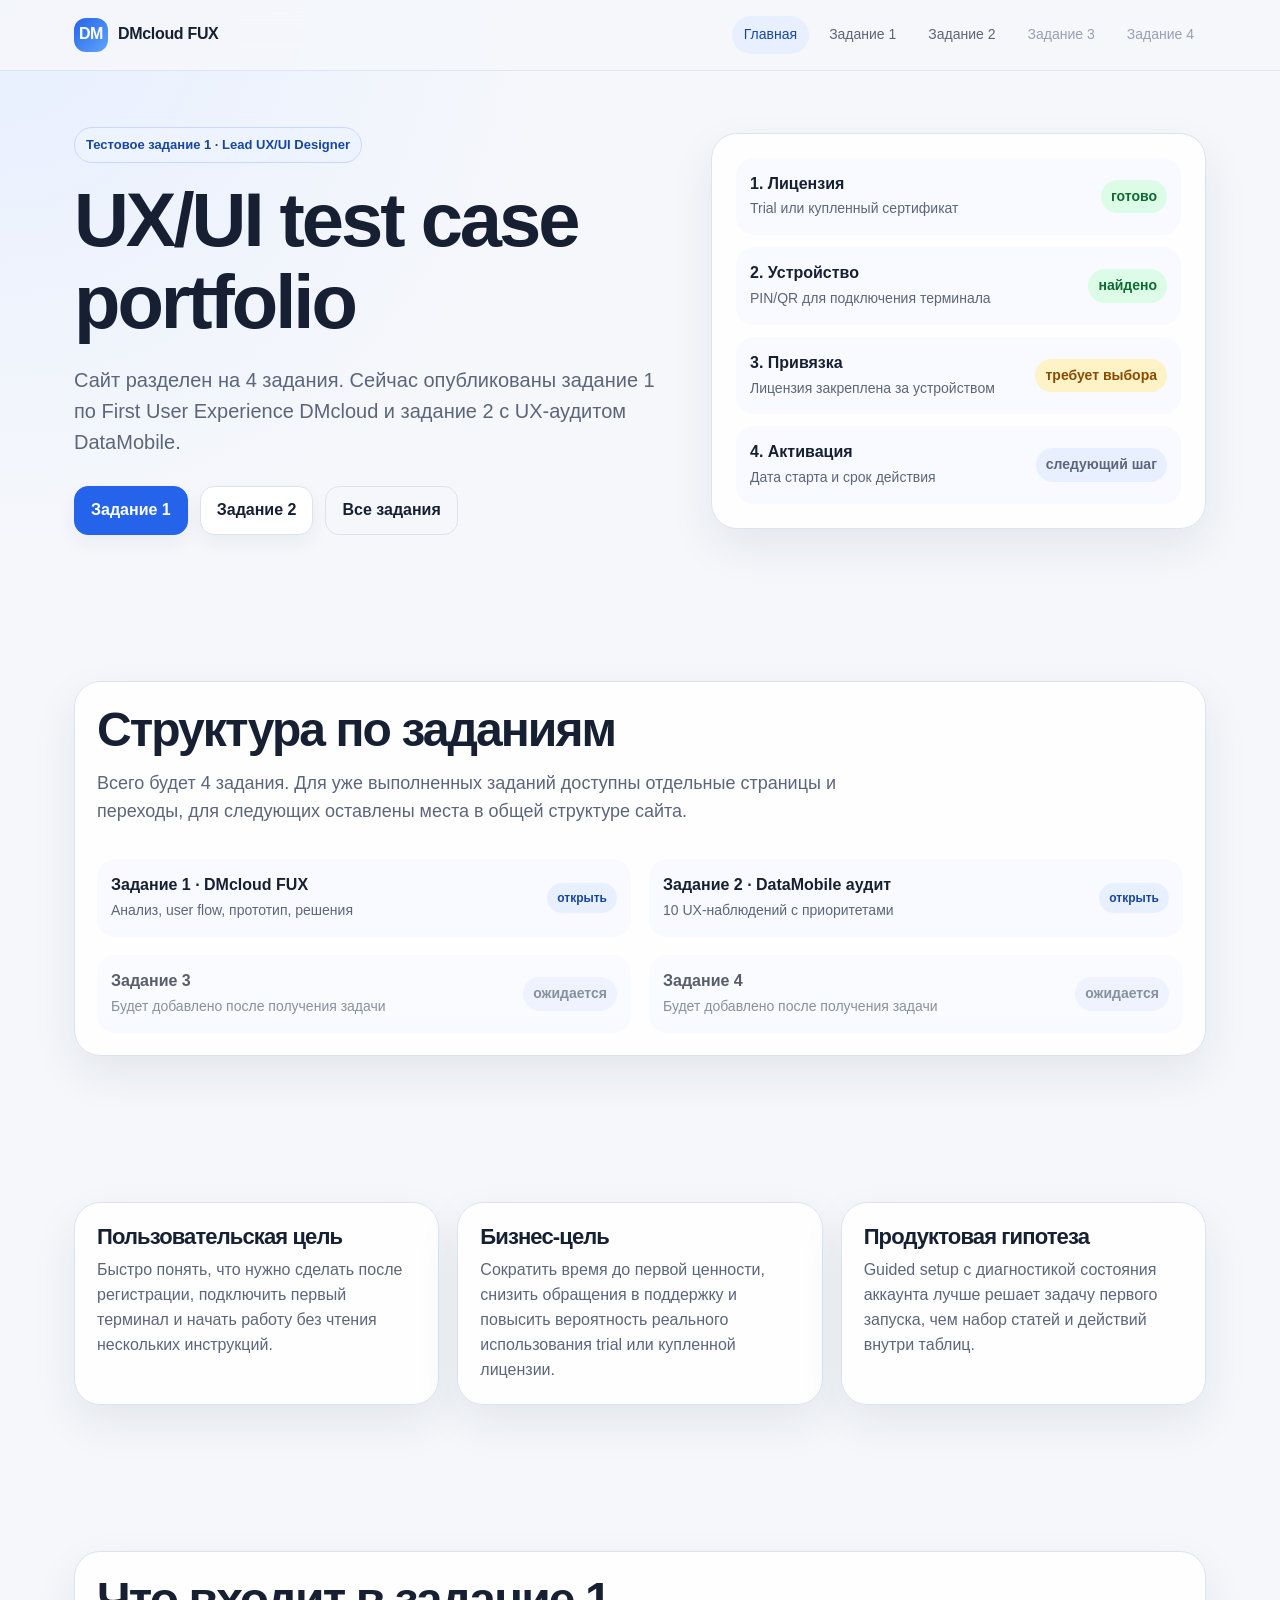
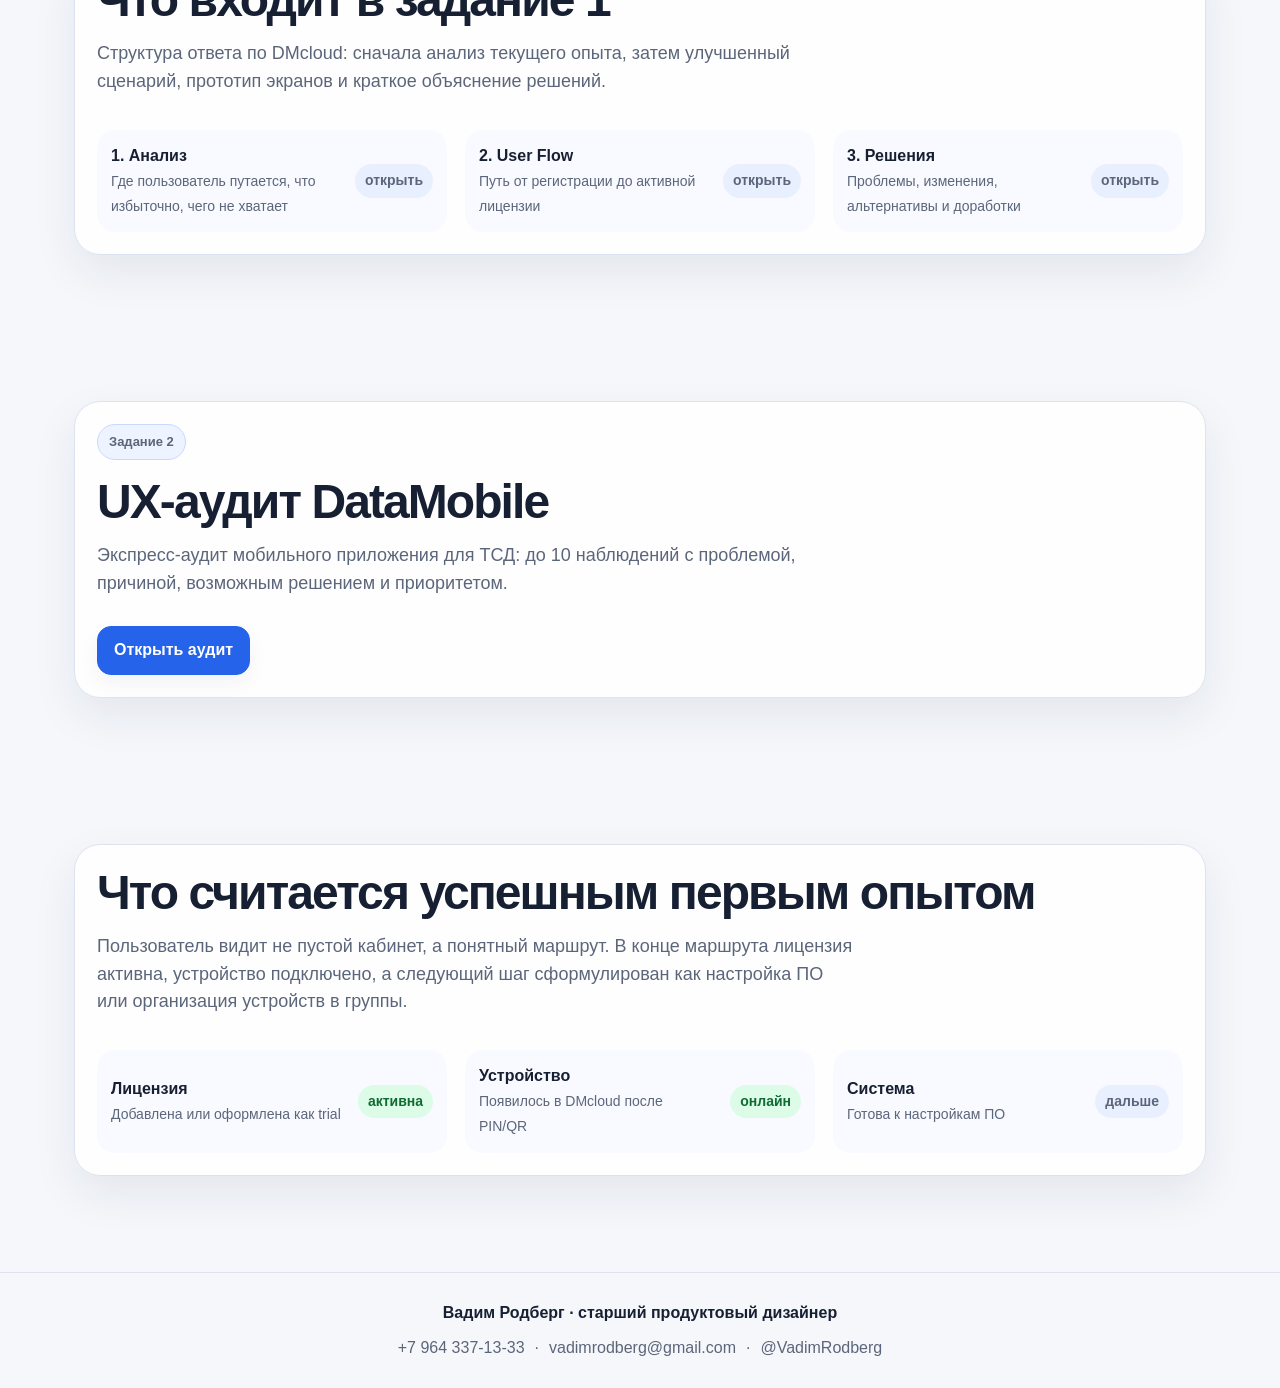
==== index.html @ 8d7e082f "Add task 1 landing page" ====
<!doctype html>
<html lang="ru">
  <head>
    <meta charset="utf-8">
    <meta name="viewport" content="width=device-width, initial-scale=1">
    <title>DMcloud First User Experience</title>
    <link rel="stylesheet" href="assets/styles.css">
  </head>
  <body>
    <header class="site-header">
      <nav class="nav" aria-label="Основная навигация">
        <a class="brand" href="index.html"><span class="brand-mark">DM</span><span>DMcloud FUX</span></a>
        <div class="nav-links">
          <a class="active" href="index.html">Главная</a>
          <a href="task-1.html">Задание 1</a>
          <a href="datamobile-audit.html">Задание 2</a>
          <a class="muted-link" href="index.html#task-3">Задание 3</a>
          <a class="muted-link" href="index.html#task-4">Задание 4</a>
        </div>
      </nav>
    </header>

    <main>
      <section class="container hero">
        <div>
          <p class="eyebrow">Тестовое задание 1 · Lead UX/UI Designer</p>
          <h1>UX/UI test case portfolio</h1>
          <p class="lead">Сайт разделен на 4 задания. Сейчас опубликованы задание 1 по First User Experience DMcloud и задание 2 с UX-аудитом DataMobile.</p>
          <div class="actions">
            <a class="button primary" href="task-1.html">Задание 1</a>
            <a class="button" href="datamobile-audit.html">Задание 2</a>
            <a class="button ghost" href="#all-tasks">Все задания</a>
          </div>
        </div>

        <aside class="card hero-card" aria-label="Превью onboarding">
          <div class="setup-preview">
            <div class="preview-row">
              <div><strong>1. Лицензия</strong><span>Trial или купленный сертификат</span></div>
              <span class="pill success">готово</span>
            </div>
            <div class="preview-row">
              <div><strong>2. Устройство</strong><span>PIN/QR для подключения терминала</span></div>
              <span class="pill success">найдено</span>
            </div>
            <div class="preview-row">
              <div><strong>3. Привязка</strong><span>Лицензия закреплена за устройством</span></div>
              <span class="pill warning">требует выбора</span>
            </div>
            <div class="preview-row">
              <div><strong>4. Активация</strong><span>Дата старта и срок действия</span></div>
              <span class="pill">следующий шаг</span>
            </div>
          </div>
        </aside>
      </section>

      <section id="all-tasks" class="container section">
        <div class="card info-card">
          <h2>Структура по заданиям</h2>
          <p class="section-lead">Всего будет 4 задания. Для уже выполненных заданий доступны отдельные страницы и переходы, для следующих оставлены места в общей структуре сайта.</p>
          <div class="grid two section">
            <article class="status-row"><div><strong>Задание 1 · DMcloud FUX</strong><span>Анализ, user flow, прототип, решения</span></div><a class="pill" href="task-1.html">открыть</a></article>
            <article class="status-row"><div><strong>Задание 2 · DataMobile аудит</strong><span>10 UX-наблюдений с приоритетами</span></div><a class="pill" href="datamobile-audit.html">открыть</a></article>
            <article id="task-3" class="status-row placeholder"><div><strong>Задание 3</strong><span>Будет добавлено после получения задачи</span></div><span class="pill">ожидается</span></article>
            <article id="task-4" class="status-row placeholder"><div><strong>Задание 4</strong><span>Будет добавлено после получения задачи</span></div><span class="pill">ожидается</span></article>
          </div>
        </div>
      </section>

      <section class="container section">
        <div class="grid three">
          <article class="card info-card">
            <h3>Пользовательская цель</h3>
            <p>Быстро понять, что нужно сделать после регистрации, подключить первый терминал и начать работу без чтения нескольких инструкций.</p>
          </article>
          <article class="card info-card">
            <h3>Бизнес-цель</h3>
            <p>Сократить время до первой ценности, снизить обращения в поддержку и повысить вероятность реального использования trial или купленной лицензии.</p>
          </article>
          <article class="card info-card">
            <h3>Продуктовая гипотеза</h3>
            <p>Guided setup с диагностикой состояния аккаунта лучше решает задачу первого запуска, чем набор статей и действий внутри таблиц.</p>
          </article>
        </div>
      </section>

      <section class="container section">
        <div class="card info-card">
          <h2>Что входит в задание 1</h2>
          <p class="section-lead">Структура ответа по DMcloud: сначала анализ текущего опыта, затем улучшенный сценарий, прототип экранов и краткое объяснение решений.</p>
          <div class="grid three section">
            <a class="status-row" href="research.html"><div><strong>1. Анализ</strong><span>Где пользователь путается, что избыточно, чего не хватает</span></div><span class="pill">открыть</span></a>
            <a class="status-row" href="journey.html"><div><strong>2. User Flow</strong><span>Путь от регистрации до активной лицензии</span></div><span class="pill">открыть</span></a>
            <a class="status-row" href="decisions.html"><div><strong>3. Решения</strong><span>Проблемы, изменения, альтернативы и доработки</span></div><span class="pill">открыть</span></a>
          </div>
        </div>
      </section>

      <section class="container section">
        <div class="card info-card">
          <p class="eyebrow">Задание 2</p>
          <h2>UX-аудит DataMobile</h2>
          <p class="section-lead">Экспресс-аудит мобильного приложения для ТСД: до 10 наблюдений с проблемой, причиной, возможным решением и приоритетом.</p>
          <div class="actions">
            <a class="button primary" href="datamobile-audit.html">Открыть аудит</a>
          </div>
        </div>
      </section>

      <section class="container section">
        <div class="card info-card">
          <h2>Что считается успешным первым опытом</h2>
          <p class="section-lead">Пользователь видит не пустой кабинет, а понятный маршрут. В конце маршрута лицензия активна, устройство подключено, а следующий шаг сформулирован как настройка ПО или организация устройств в группы.</p>
          <div class="grid three section">
            <div class="status-row"><div><strong>Лицензия</strong><span>Добавлена или оформлена как trial</span></div><span class="pill success">активна</span></div>
            <div class="status-row"><div><strong>Устройство</strong><span>Появилось в DMcloud после PIN/QR</span></div><span class="pill success">онлайн</span></div>
            <div class="status-row"><div><strong>Система</strong><span>Готова к настройкам ПО</span></div><span class="pill">дальше</span></div>
          </div>
        </div>
      </section>
    </main>

    <footer class="footer">
      <strong>Вадим Родберг · старший продуктовый дизайнер</strong>
      <div class="footer-contacts">
        <a href="tel:+79643371333">+7 964 337-13-33</a>
        <span>·</span>
        <a href="mailto:vadimrodberg@gmail.com">vadimrodberg@gmail.com</a>
        <span>·</span>
        <a href="https://t.me/VadimRodberg">@VadimRodberg</a>
      </div>
    </footer>
  </body>
</html>
---- assets/styles.css ----
:root {
  --bg: #f5f7fb;
  --surface: #ffffff;
  --surface-strong: #eef4ff;
  --text: #172033;
  --muted: #5c667a;
  --line: #dce3ef;
  --primary: #2563eb;
  --primary-dark: #1746a2;
  --success: #16a34a;
  --warning: #f59e0b;
  --danger: #dc2626;
  --shadow: 0 18px 45px rgba(23, 32, 51, 0.08);
}

* {
  box-sizing: border-box;
}

html {
  scroll-behavior: smooth;
}

body {
  margin: 0;
  color: var(--text);
  background: radial-gradient(circle at top left, #e7efff 0, transparent 34rem), var(--bg);
  font-family: Inter, "Segoe UI", Arial, sans-serif;
  line-height: 1.55;
}

a {
  color: inherit;
  text-decoration: none;
}

.site-header {
  position: sticky;
  top: 0;
  z-index: 10;
  border-bottom: 1px solid rgba(220, 227, 239, 0.88);
  background: rgba(245, 247, 251, 0.92);
  backdrop-filter: blur(16px);
}

.nav {
  max-width: 1180px;
  margin: 0 auto;
  padding: 16px 24px;
  display: flex;
  align-items: center;
  justify-content: space-between;
  gap: 24px;
}

.brand {
  display: flex;
  align-items: center;
  gap: 10px;
  font-weight: 800;
  letter-spacing: -0.02em;
}

.brand-mark {
  width: 34px;
  height: 34px;
  display: grid;
  place-items: center;
  color: #fff;
  border-radius: 12px;
  background: linear-gradient(135deg, var(--primary), #60a5fa);
}

.nav-links {
  display: flex;
  align-items: center;
  gap: 8px;
  flex-wrap: wrap;
}

.nav-links a {
  padding: 8px 12px;
  border-radius: 999px;
  color: var(--muted);
  font-size: 14px;
}

.nav-links a:hover,
.nav-links a.active {
  color: var(--primary-dark);
  background: #e8f0ff;
}

.nav-links a.muted-link {
  color: #97a1b4;
}

.container {
  max-width: 1180px;
  margin: 0 auto;
  padding: 56px 24px;
}

.hero {
  display: grid;
  grid-template-columns: minmax(0, 1.1fr) minmax(320px, 0.9fr);
  gap: 32px;
  align-items: center;
}

.eyebrow {
  display: inline-flex;
  align-items: center;
  gap: 8px;
  margin: 0 0 16px;
  padding: 7px 11px;
  border: 1px solid #c9d8ff;
  border-radius: 999px;
  color: var(--primary-dark);
  background: #edf4ff;
  font-size: 13px;
  font-weight: 700;
}

h1,
h2,
h3 {
  margin: 0;
  line-height: 1.08;
  letter-spacing: -0.04em;
}

h1 {
  font-size: clamp(40px, 7vw, 76px);
}

h2 {
  font-size: clamp(30px, 4vw, 48px);
}

h3 {
  font-size: 22px;
}

p {
  margin: 0;
}

.lead {
  margin-top: 22px;
  color: var(--muted);
  font-size: 20px;
  max-width: 720px;
}

.section-lead {
  margin-top: 14px;
  color: var(--muted);
  font-size: 18px;
  max-width: 760px;
}

.actions {
  margin-top: 28px;
  display: flex;
  gap: 12px;
  flex-wrap: wrap;
}

.button {
  display: inline-flex;
  align-items: center;
  justify-content: center;
  min-height: 44px;
  padding: 11px 16px;
  border-radius: 14px;
  border: 1px solid var(--line);
  background: var(--surface);
  color: var(--text);
  font-weight: 800;
  box-shadow: 0 8px 20px rgba(23, 32, 51, 0.05);
}

.button.primary {
  border-color: var(--primary);
  background: var(--primary);
  color: #fff;
}

.button.ghost {
  box-shadow: none;
  background: transparent;
}

.card {
  border: 1px solid var(--line);
  border-radius: 26px;
  background: rgba(255, 255, 255, 0.9);
  box-shadow: var(--shadow);
}

.hero-card {
  padding: 24px;
}

.setup-preview {
  display: grid;
  gap: 12px;
}

.preview-row,
.status-row {
  display: flex;
  align-items: center;
  justify-content: space-between;
  gap: 16px;
  padding: 14px;
  border-radius: 18px;
  background: #f8faff;
}

.preview-row strong,
.status-row strong {
  display: block;
}

.preview-row span,
.status-row span {
  color: var(--muted);
  font-size: 14px;
}

.pill {
  display: inline-flex;
  align-items: center;
  justify-content: center;
  white-space: nowrap;
  padding: 6px 10px;
  border-radius: 999px;
  color: var(--primary-dark);
  background: #e8f0ff;
  font-size: 12px;
  font-weight: 800;
}

.pill.success {
  color: #0f6b31;
  background: #dcfce7;
}

.pill.warning {
  color: #8a4a00;
  background: #fef3c7;
}

.pill.danger {
  color: #991b1b;
  background: #fee2e2;
}

.grid {
  display: grid;
  gap: 18px;
}

.grid.three {
  grid-template-columns: repeat(3, minmax(0, 1fr));
}

.grid.two {
  grid-template-columns: repeat(2, minmax(0, 1fr));
}

.info-card {
  padding: 22px;
}

.info-card p,
.info-card li {
  color: var(--muted);
}

.info-card h3 + p {
  margin-top: 10px;
}

.section {
  margin-top: 34px;
}

.section-title {
  margin-bottom: 18px;
}

.list {
  margin: 14px 0 0;
  padding-left: 20px;
}

.list li + li {
  margin-top: 8px;
}

.flow {
  display: grid;
  gap: 14px;
  counter-reset: flow;
}

.flow-step {
  position: relative;
  padding: 20px 20px 20px 70px;
  border: 1px solid var(--line);
  border-radius: 24px;
  background: var(--surface);
}

.flow-step::before {
  counter-increment: flow;
  content: counter(flow);
  position: absolute;
  left: 20px;
  top: 20px;
  width: 34px;
  height: 34px;
  display: grid;
  place-items: center;
  border-radius: 12px;
  color: #fff;
  background: var(--primary);
  font-weight: 900;
}

.flow-step p {
  margin-top: 8px;
  color: var(--muted);
}

.compare {
  display: grid;
  grid-template-columns: 1fr 1fr;
  gap: 18px;
}

.compare .bad {
  border-color: #fecaca;
  background: #fff7f7;
}

.compare .good {
  border-color: #bbf7d0;
  background: #f6fff9;
}

.prototype-nav {
  position: sticky;
  top: 68px;
  z-index: 9;
  display: flex;
  gap: 8px;
  margin: 24px 0;
  padding: 10px;
  overflow-x: auto;
  border: 1px solid var(--line);
  border-radius: 18px;
  background: rgba(255, 255, 255, 0.92);
}

.prototype-nav a {
  flex: 0 0 auto;
  padding: 8px 11px;
  border-radius: 999px;
  color: var(--muted);
  font-size: 13px;
  font-weight: 800;
}

.prototype-nav a:hover {
  color: var(--primary-dark);
  background: #e8f0ff;
}

.screen {
  scroll-margin-top: 140px;
  margin-top: 22px;
  padding: 24px;
  border: 1px solid var(--line);
  border-radius: 28px;
  background: var(--surface);
  box-shadow: var(--shadow);
}

.screen-header {
  display: flex;
  justify-content: space-between;
  gap: 16px;
  align-items: flex-start;
  margin-bottom: 20px;
}

.screen-body {
  display: grid;
  grid-template-columns: minmax(0, 1.1fr) minmax(280px, 0.9fr);
  gap: 18px;
}

.mock-panel {
  padding: 18px;
  border: 1px solid var(--line);
  border-radius: 22px;
  background: #f8faff;
}

.mock-field {
  display: flex;
  justify-content: space-between;
  gap: 12px;
  margin-top: 12px;
  padding: 12px;
  border: 1px solid var(--line);
  border-radius: 14px;
  background: #fff;
  color: var(--muted);
}

.qr {
  width: 116px;
  height: 116px;
  border-radius: 18px;
  background:
    linear-gradient(90deg, #172033 12px, transparent 12px) 0 0 / 29px 29px,
    linear-gradient(#172033 12px, transparent 12px) 0 0 / 29px 29px,
    #fff;
  border: 12px solid #fff;
  box-shadow: inset 0 0 0 1px var(--line);
}

.note {
  margin-top: 14px;
  padding: 14px;
  border-radius: 18px;
  background: var(--surface-strong);
  color: var(--primary-dark);
  font-size: 14px;
}

.footer {
  margin-top: 40px;
  padding: 28px 24px;
  border-top: 1px solid var(--line);
  color: var(--muted);
  text-align: center;
}

.footer strong {
  display: block;
  color: var(--text);
  font-size: 16px;
}

.footer-contacts {
  display: flex;
  justify-content: center;
  gap: 10px;
  flex-wrap: wrap;
  margin-top: 10px;
}

.footer-contacts a,
.footer-contacts span {
  color: var(--muted);
}

.footer-contacts a:hover {
  color: var(--primary-dark);
}

.placeholder {
  opacity: 0.72;
}

@media (max-width: 860px) {
  .nav {
    align-items: flex-start;
    flex-direction: column;
  }

  .hero,
  .grid.three,
  .grid.two,
  .compare,
  .screen-body {
    grid-template-columns: 1fr;
  }

  .container {
    padding: 36px 18px;
  }

  .screen-header {
    flex-direction: column;
  }
}

@media (max-width: 520px) {
  .actions,
  .nav-links {
    width: 100%;
  }

  .button {
    width: 100%;
  }

  .preview-row,
  .status-row,
  .mock-field {
    align-items: flex-start;
    flex-direction: column;
  }
}
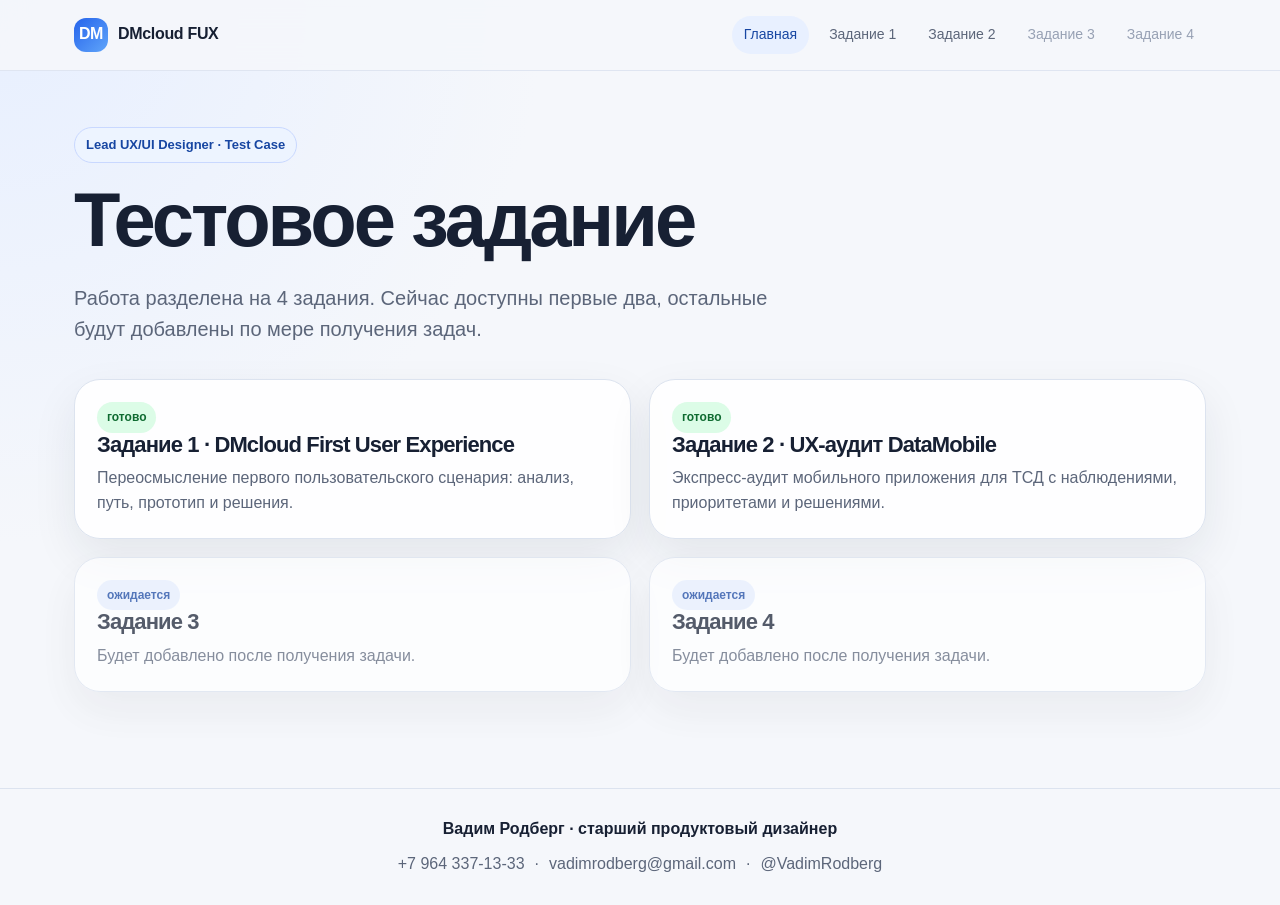
==== commit f1ef0e8c: "Simplify homepage" ====
--- a/index.html
+++ b/index.html
@@ -20,104 +20,35 @@
       </nav>
     </header>
 
-    <main>
-      <section class="container hero">
-        <div>
-          <p class="eyebrow">Тестовое задание 1 · Lead UX/UI Designer</p>
-          <h1>UX/UI test case portfolio</h1>
-          <p class="lead">Сайт разделен на 4 задания. Сейчас опубликованы задание 1 по First User Experience DMcloud и задание 2 с UX-аудитом DataMobile.</p>
-          <div class="actions">
-            <a class="button primary" href="task-1.html">Задание 1</a>
-            <a class="button" href="datamobile-audit.html">Задание 2</a>
-            <a class="button ghost" href="#all-tasks">Все задания</a>
-          </div>
-        </div>
+    <main class="container">
+      <p class="eyebrow">Lead UX/UI Designer · Test Case</p>
+      <h1>Тестовое задание</h1>
+      <p class="lead">Работа разделена на 4 задания. Сейчас доступны первые два, остальные будут добавлены по мере получения задач.</p>
 
-        <aside class="card hero-card" aria-label="Превью onboarding">
-          <div class="setup-preview">
-            <div class="preview-row">
-              <div><strong>1. Лицензия</strong><span>Trial или купленный сертификат</span></div>
-              <span class="pill success">готово</span>
-            </div>
-            <div class="preview-row">
-              <div><strong>2. Устройство</strong><span>PIN/QR для подключения терминала</span></div>
-              <span class="pill success">найдено</span>
-            </div>
-            <div class="preview-row">
-              <div><strong>3. Привязка</strong><span>Лицензия закреплена за устройством</span></div>
-              <span class="pill warning">требует выбора</span>
-            </div>
-            <div class="preview-row">
-              <div><strong>4. Активация</strong><span>Дата старта и срок действия</span></div>
-              <span class="pill">следующий шаг</span>
-            </div>
-          </div>
-        </aside>
-      </section>
+      <section id="all-tasks" class="section grid two">
+        <a class="card info-card" href="task-1.html">
+          <span class="pill success">готово</span>
+          <h3>Задание 1 · DMcloud First User Experience</h3>
+          <p>Переосмысление первого пользовательского сценария: анализ, путь, прототип и решения.</p>
+        </a>
 
-      <section id="all-tasks" class="container section">
-        <div class="card info-card">
-          <h2>Структура по заданиям</h2>
-          <p class="section-lead">Всего будет 4 задания. Для уже выполненных заданий доступны отдельные страницы и переходы, для следующих оставлены места в общей структуре сайта.</p>
-          <div class="grid two section">
-            <article class="status-row"><div><strong>Задание 1 · DMcloud FUX</strong><span>Анализ, user flow, прототип, решения</span></div><a class="pill" href="task-1.html">открыть</a></article>
-            <article class="status-row"><div><strong>Задание 2 · DataMobile аудит</strong><span>10 UX-наблюдений с приоритетами</span></div><a class="pill" href="datamobile-audit.html">открыть</a></article>
-            <article id="task-3" class="status-row placeholder"><div><strong>Задание 3</strong><span>Будет добавлено после получения задачи</span></div><span class="pill">ожидается</span></article>
-            <article id="task-4" class="status-row placeholder"><div><strong>Задание 4</strong><span>Будет добавлено после получения задачи</span></div><span class="pill">ожидается</span></article>
-          </div>
-        </div>
-      </section>
+        <a class="card info-card" href="datamobile-audit.html">
+          <span class="pill success">готово</span>
+          <h3>Задание 2 · UX-аудит DataMobile</h3>
+          <p>Экспресс-аудит мобильного приложения для ТСД с наблюдениями, приоритетами и решениями.</p>
+        </a>
 
-      <section class="container section">
-        <div class="grid three">
-          <article class="card info-card">
-            <h3>Пользовательская цель</h3>
-            <p>Быстро понять, что нужно сделать после регистрации, подключить первый терминал и начать работу без чтения нескольких инструкций.</p>
-          </article>
-          <article class="card info-card">
-            <h3>Бизнес-цель</h3>
-            <p>Сократить время до первой ценности, снизить обращения в поддержку и повысить вероятность реального использования trial или купленной лицензии.</p>
-          </article>
-          <article class="card info-card">
-            <h3>Продуктовая гипотеза</h3>
-            <p>Guided setup с диагностикой состояния аккаунта лучше решает задачу первого запуска, чем набор статей и действий внутри таблиц.</p>
-          </article>
-        </div>
-      </section>
+        <article id="task-3" class="card info-card placeholder">
+          <span class="pill">ожидается</span>
+          <h3>Задание 3</h3>
+          <p>Будет добавлено после получения задачи.</p>
+        </article>
 
-      <section class="container section">
-        <div class="card info-card">
-          <h2>Что входит в задание 1</h2>
-          <p class="section-lead">Структура ответа по DMcloud: сначала анализ текущего опыта, затем улучшенный сценарий, прототип экранов и краткое объяснение решений.</p>
-          <div class="grid three section">
-            <a class="status-row" href="research.html"><div><strong>1. Анализ</strong><span>Где пользователь путается, что избыточно, чего не хватает</span></div><span class="pill">открыть</span></a>
-            <a class="status-row" href="journey.html"><div><strong>2. User Flow</strong><span>Путь от регистрации до активной лицензии</span></div><span class="pill">открыть</span></a>
-            <a class="status-row" href="decisions.html"><div><strong>3. Решения</strong><span>Проблемы, изменения, альтернативы и доработки</span></div><span class="pill">открыть</span></a>
-          </div>
-        </div>
-      </section>
-
-      <section class="container section">
-        <div class="card info-card">
-          <p class="eyebrow">Задание 2</p>
-          <h2>UX-аудит DataMobile</h2>
-          <p class="section-lead">Экспресс-аудит мобильного приложения для ТСД: до 10 наблюдений с проблемой, причиной, возможным решением и приоритетом.</p>
-          <div class="actions">
-            <a class="button primary" href="datamobile-audit.html">Открыть аудит</a>
-          </div>
-        </div>
-      </section>
-
-      <section class="container section">
-        <div class="card info-card">
-          <h2>Что считается успешным первым опытом</h2>
-          <p class="section-lead">Пользователь видит не пустой кабинет, а понятный маршрут. В конце маршрута лицензия активна, устройство подключено, а следующий шаг сформулирован как настройка ПО или организация устройств в группы.</p>
-          <div class="grid three section">
-            <div class="status-row"><div><strong>Лицензия</strong><span>Добавлена или оформлена как trial</span></div><span class="pill success">активна</span></div>
-            <div class="status-row"><div><strong>Устройство</strong><span>Появилось в DMcloud после PIN/QR</span></div><span class="pill success">онлайн</span></div>
-            <div class="status-row"><div><strong>Система</strong><span>Готова к настройкам ПО</span></div><span class="pill">дальше</span></div>
-          </div>
-        </div>
+        <article id="task-4" class="card info-card placeholder">
+          <span class="pill">ожидается</span>
+          <h3>Задание 4</h3>
+          <p>Будет добавлено после получения задачи.</p>
+        </article>
       </section>
     </main>
 
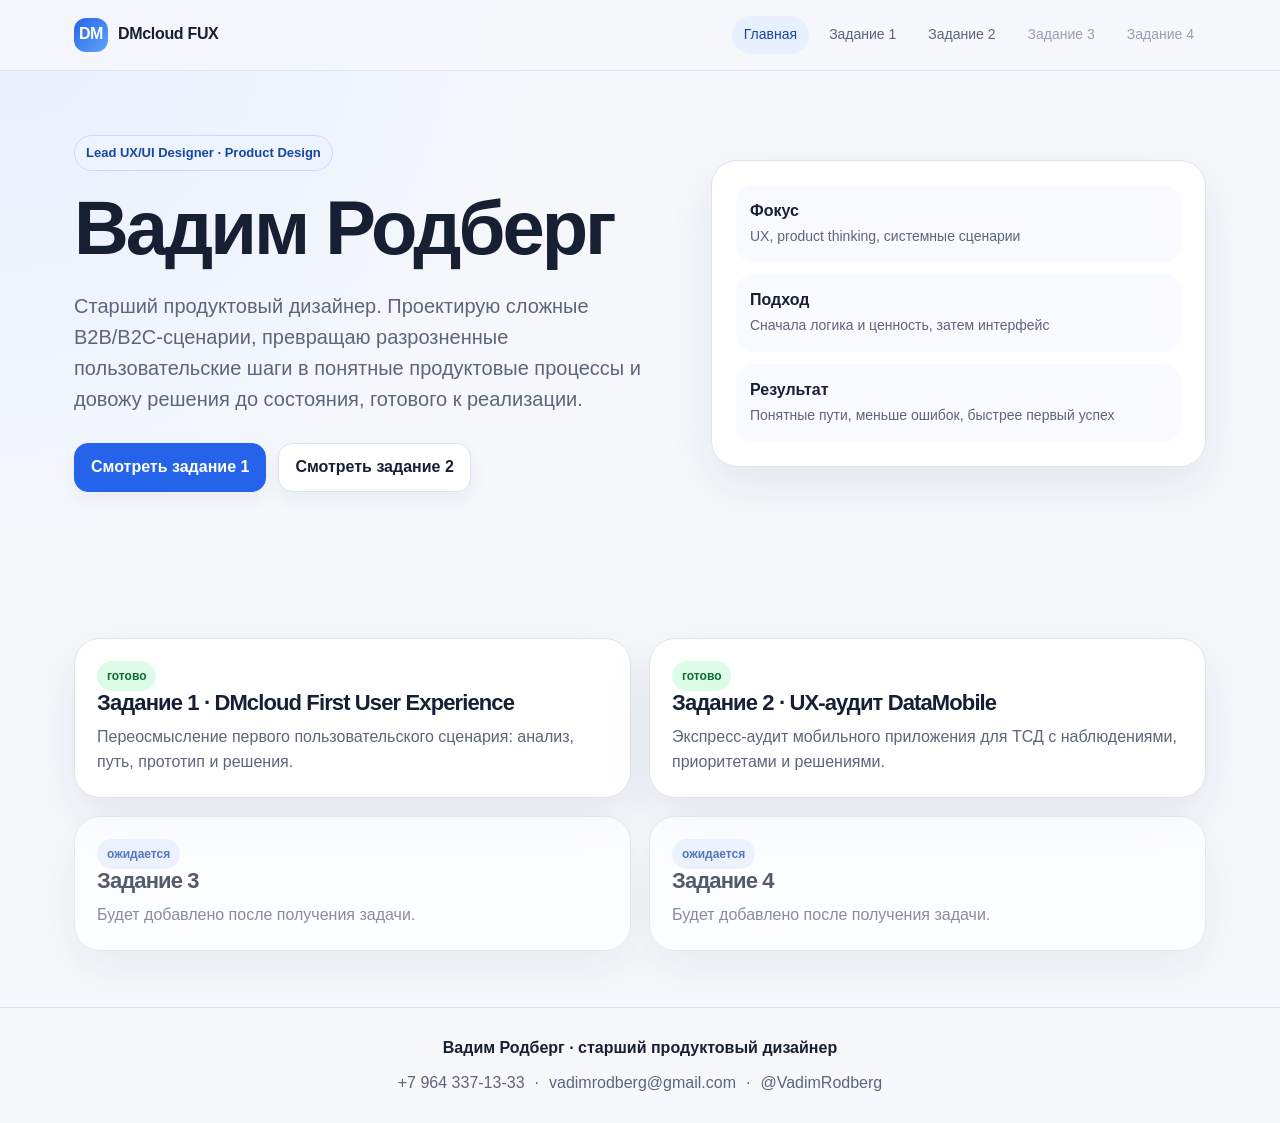
==== commit 591d54d1: "Сделал без коммита. Изменено:  assets/styles.css body переведен на flex-layout; main растягивается н" ====
--- a/index.html
+++ b/index.html
@@ -20,12 +20,28 @@
       </nav>
     </header>
 
-    <main class="container">
-      <p class="eyebrow">Lead UX/UI Designer · Test Case</p>
-      <h1>Тестовое задание</h1>
-      <p class="lead">Работа разделена на 4 задания. Сейчас доступны первые два, остальные будут добавлены по мере получения задач.</p>
+    <main>
+      <section class="container hero home-hero">
+        <div>
+          <p class="eyebrow">Lead UX/UI Designer · Product Design</p>
+          <h1>Вадим Родберг</h1>
+          <p class="lead">Старший продуктовый дизайнер. Проектирую сложные B2B/B2C-сценарии, превращаю разрозненные пользовательские шаги в понятные продуктовые процессы и довожу решения до состояния, готового к реализации.</p>
+          <div class="actions">
+            <a class="button primary" href="task-1.html">Смотреть задание 1</a>
+            <a class="button" href="datamobile-audit.html">Смотреть задание 2</a>
+          </div>
+        </div>
 
-      <section id="all-tasks" class="section grid two">
+        <aside class="card candidate-card">
+          <div class="candidate-list">
+            <div class="status-row"><div><strong>Фокус</strong><span>UX, product thinking, системные сценарии</span></div></div>
+            <div class="status-row"><div><strong>Подход</strong><span>Сначала логика и ценность, затем интерфейс</span></div></div>
+            <div class="status-row"><div><strong>Результат</strong><span>Понятные пути, меньше ошибок, быстрее первый успех</span></div></div>
+          </div>
+        </aside>
+      </section>
+
+      <section id="all-tasks" class="container section grid two">
         <a class="card info-card" href="task-1.html">
           <span class="pill success">готово</span>
           <h3>Задание 1 · DMcloud First User Experience</h3>
--- a/assets/styles.css
+++ b/assets/styles.css
@@ -18,15 +18,23 @@
 }
 
 html {
+  min-height: 100%;
   scroll-behavior: smooth;
 }
 
 body {
+  min-height: 100vh;
   margin: 0;
   color: var(--text);
   background: radial-gradient(circle at top left, #e7efff 0, transparent 34rem), var(--bg);
   font-family: Inter, "Segoe UI", Arial, sans-serif;
   line-height: 1.55;
+  display: flex;
+  flex-direction: column;
+}
+
+main {
+  flex: 1;
 }
 
 a {
@@ -106,6 +114,19 @@
   grid-template-columns: minmax(0, 1.1fr) minmax(320px, 0.9fr);
   gap: 32px;
   align-items: center;
+}
+
+.home-hero {
+  padding-top: 64px;
+}
+
+.candidate-card {
+  padding: 24px;
+}
+
+.candidate-list {
+  display: grid;
+  gap: 12px;
 }
 
 .eyebrow {
@@ -445,7 +466,7 @@
 }
 
 .footer {
-  margin-top: 40px;
+  margin-top: auto;
   padding: 28px 24px;
   border-top: 1px solid var(--line);
   color: var(--muted);
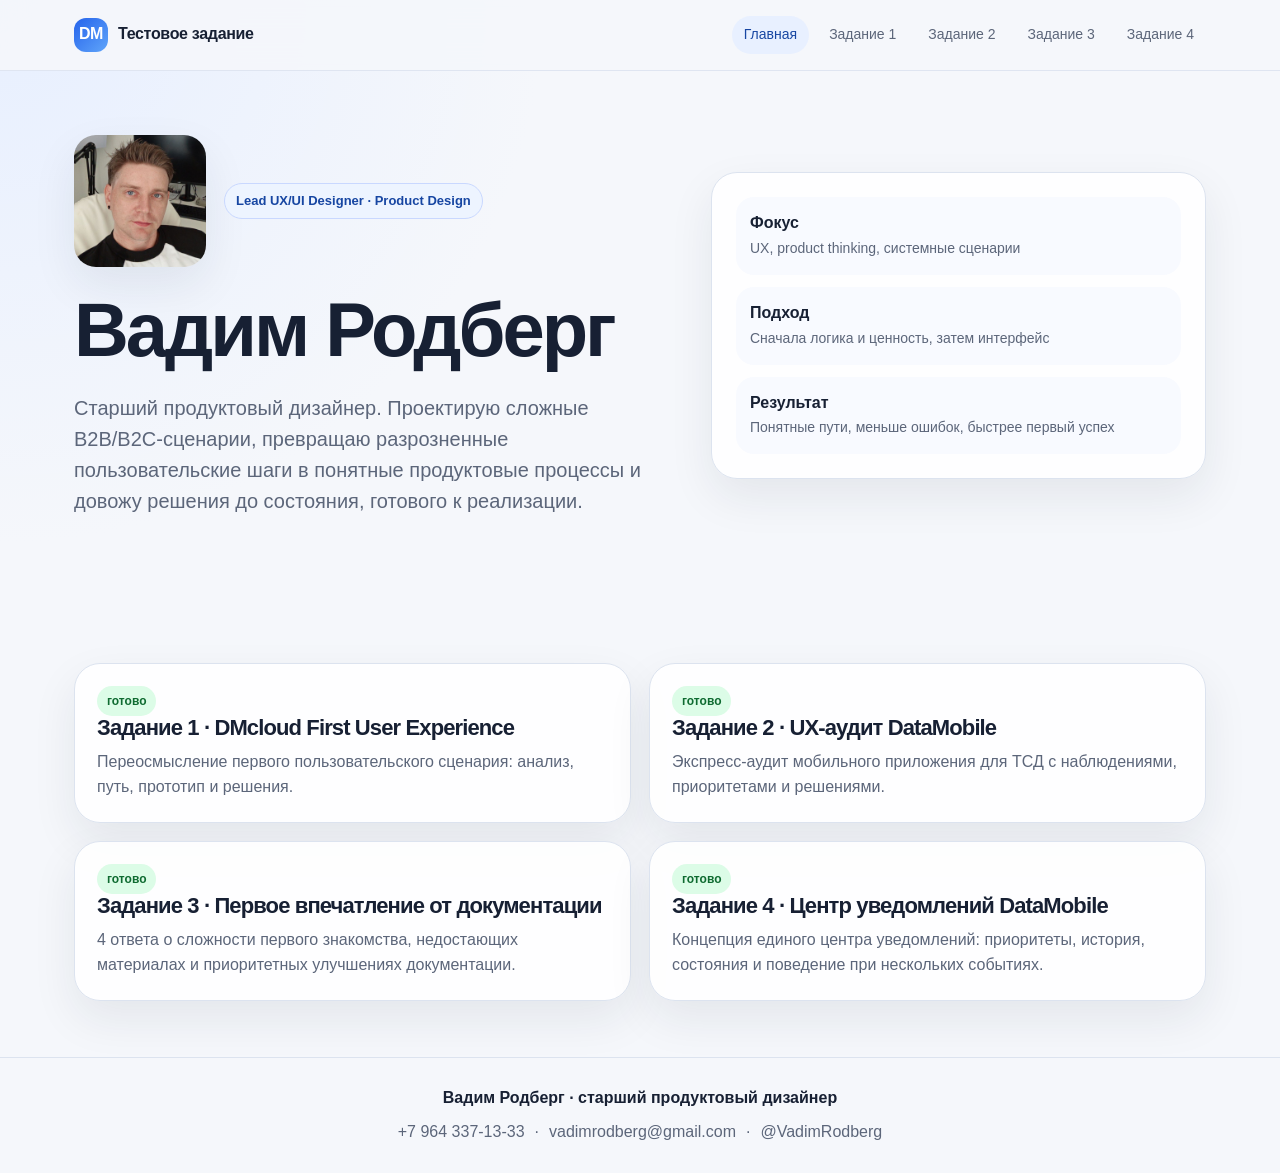
==== commit 9bd19694: "Заменил все упоминания терминал на ТСД с корректными формулировками." ====
--- a/index.html
+++ b/index.html
@@ -4,18 +4,19 @@
     <meta charset="utf-8">
     <meta name="viewport" content="width=device-width, initial-scale=1">
     <title>DMcloud First User Experience</title>
+    <link rel="icon" type="image/png" href="assets/favicon.png">
     <link rel="stylesheet" href="assets/styles.css">
   </head>
   <body>
     <header class="site-header">
       <nav class="nav" aria-label="Основная навигация">
-        <a class="brand" href="index.html"><span class="brand-mark">DM</span><span>DMcloud FUX</span></a>
+        <a class="brand" href="index.html"><span class="brand-mark">DM</span><span>Тестовое задание</span></a>
         <div class="nav-links">
           <a class="active" href="index.html">Главная</a>
           <a href="task-1.html">Задание 1</a>
           <a href="datamobile-audit.html">Задание 2</a>
-          <a class="muted-link" href="index.html#task-3">Задание 3</a>
-          <a class="muted-link" href="index.html#task-4">Задание 4</a>
+          <a href="task-3.html">Задание 3</a>
+          <a href="task-4.html">Задание 4</a>
         </div>
       </nav>
     </header>
@@ -23,13 +24,12 @@
     <main>
       <section class="container hero home-hero">
         <div>
-          <p class="eyebrow">Lead UX/UI Designer · Product Design</p>
+          <div class="hero-person">
+            <img class="hero-photo" src="assets/foto.png" alt="Вадим Родберг">
+            <p class="eyebrow">Lead UX/UI Designer · Product Design</p>
+          </div>
           <h1>Вадим Родберг</h1>
           <p class="lead">Старший продуктовый дизайнер. Проектирую сложные B2B/B2C-сценарии, превращаю разрозненные пользовательские шаги в понятные продуктовые процессы и довожу решения до состояния, готового к реализации.</p>
-          <div class="actions">
-            <a class="button primary" href="task-1.html">Смотреть задание 1</a>
-            <a class="button" href="datamobile-audit.html">Смотреть задание 2</a>
-          </div>
         </div>
 
         <aside class="card candidate-card">
@@ -54,17 +54,17 @@
           <p>Экспресс-аудит мобильного приложения для ТСД с наблюдениями, приоритетами и решениями.</p>
         </a>
 
-        <article id="task-3" class="card info-card placeholder">
-          <span class="pill">ожидается</span>
-          <h3>Задание 3</h3>
-          <p>Будет добавлено после получения задачи.</p>
-        </article>
+        <a id="task-3" class="card info-card" href="task-3.html">
+          <span class="pill success">готово</span>
+          <h3>Задание 3 · Первое впечатление от документации</h3>
+          <p>4 ответа о сложности первого знакомства, недостающих материалах и приоритетных улучшениях документации.</p>
+        </a>
 
-        <article id="task-4" class="card info-card placeholder">
-          <span class="pill">ожидается</span>
-          <h3>Задание 4</h3>
-          <p>Будет добавлено после получения задачи.</p>
-        </article>
+        <a id="task-4" class="card info-card" href="task-4.html">
+          <span class="pill success">готово</span>
+          <h3>Задание 4 · Центр уведомлений DataMobile</h3>
+          <p>Концепция единого центра уведомлений: приоритеты, история, состояния и поведение при нескольких событиях.</p>
+        </a>
       </section>
     </main>
 
--- a/assets/styles.css
+++ b/assets/styles.css
@@ -124,6 +124,28 @@
   padding: 24px;
 }
 
+.hero-person {
+  display: flex;
+  align-items: center;
+  gap: 18px;
+  margin-bottom: 22px;
+  flex-wrap: wrap;
+}
+
+.hero-person .eyebrow {
+  margin: 0;
+}
+
+.hero-photo {
+  width: 132px;
+  height: 132px;
+  border-radius: 22px;
+  object-fit: cover;
+  object-position: center;
+  display: block;
+  box-shadow: var(--shadow);
+}
+
 .candidate-list {
   display: grid;
   gap: 12px;
@@ -186,6 +208,24 @@
   display: flex;
   gap: 12px;
   flex-wrap: wrap;
+}
+
+.page-kicker {
+  position: sticky;
+  top: 72px;
+  z-index: 9;
+  display: flex;
+  align-items: center;
+  justify-content: space-between;
+  gap: 16px;
+  margin-bottom: 16px;
+  padding: 10px 0;
+  background: rgba(245, 247, 251, 0.92);
+  backdrop-filter: blur(16px);
+}
+
+.page-kicker .eyebrow {
+  margin: 0;
 }
 
 .button {
@@ -375,8 +415,8 @@
 
 .prototype-nav {
   position: sticky;
-  top: 68px;
-  z-index: 9;
+  top: 140px;
+  z-index: 8;
   display: flex;
   gap: 8px;
   margin: 24px 0;
@@ -447,13 +487,26 @@
 .qr {
   width: 116px;
   height: 116px;
+  display: grid;
+  place-items: center;
+  gap: 4px;
+  margin-top: 12px;
+  padding: 14px;
   border-radius: 18px;
-  background:
-    linear-gradient(90deg, #172033 12px, transparent 12px) 0 0 / 29px 29px,
-    linear-gradient(#172033 12px, transparent 12px) 0 0 / 29px 29px,
-    #fff;
-  border: 12px solid #fff;
-  box-shadow: inset 0 0 0 1px var(--line);
+  border: 1px dashed #9bb3e8;
+  background: #edf4ff;
+  color: var(--primary-dark);
+  text-align: center;
+}
+
+.qr strong {
+  font-size: 18px;
+}
+
+.qr span {
+  color: var(--muted);
+  font-size: 12px;
+  line-height: 1.25;
 }
 
 .note {
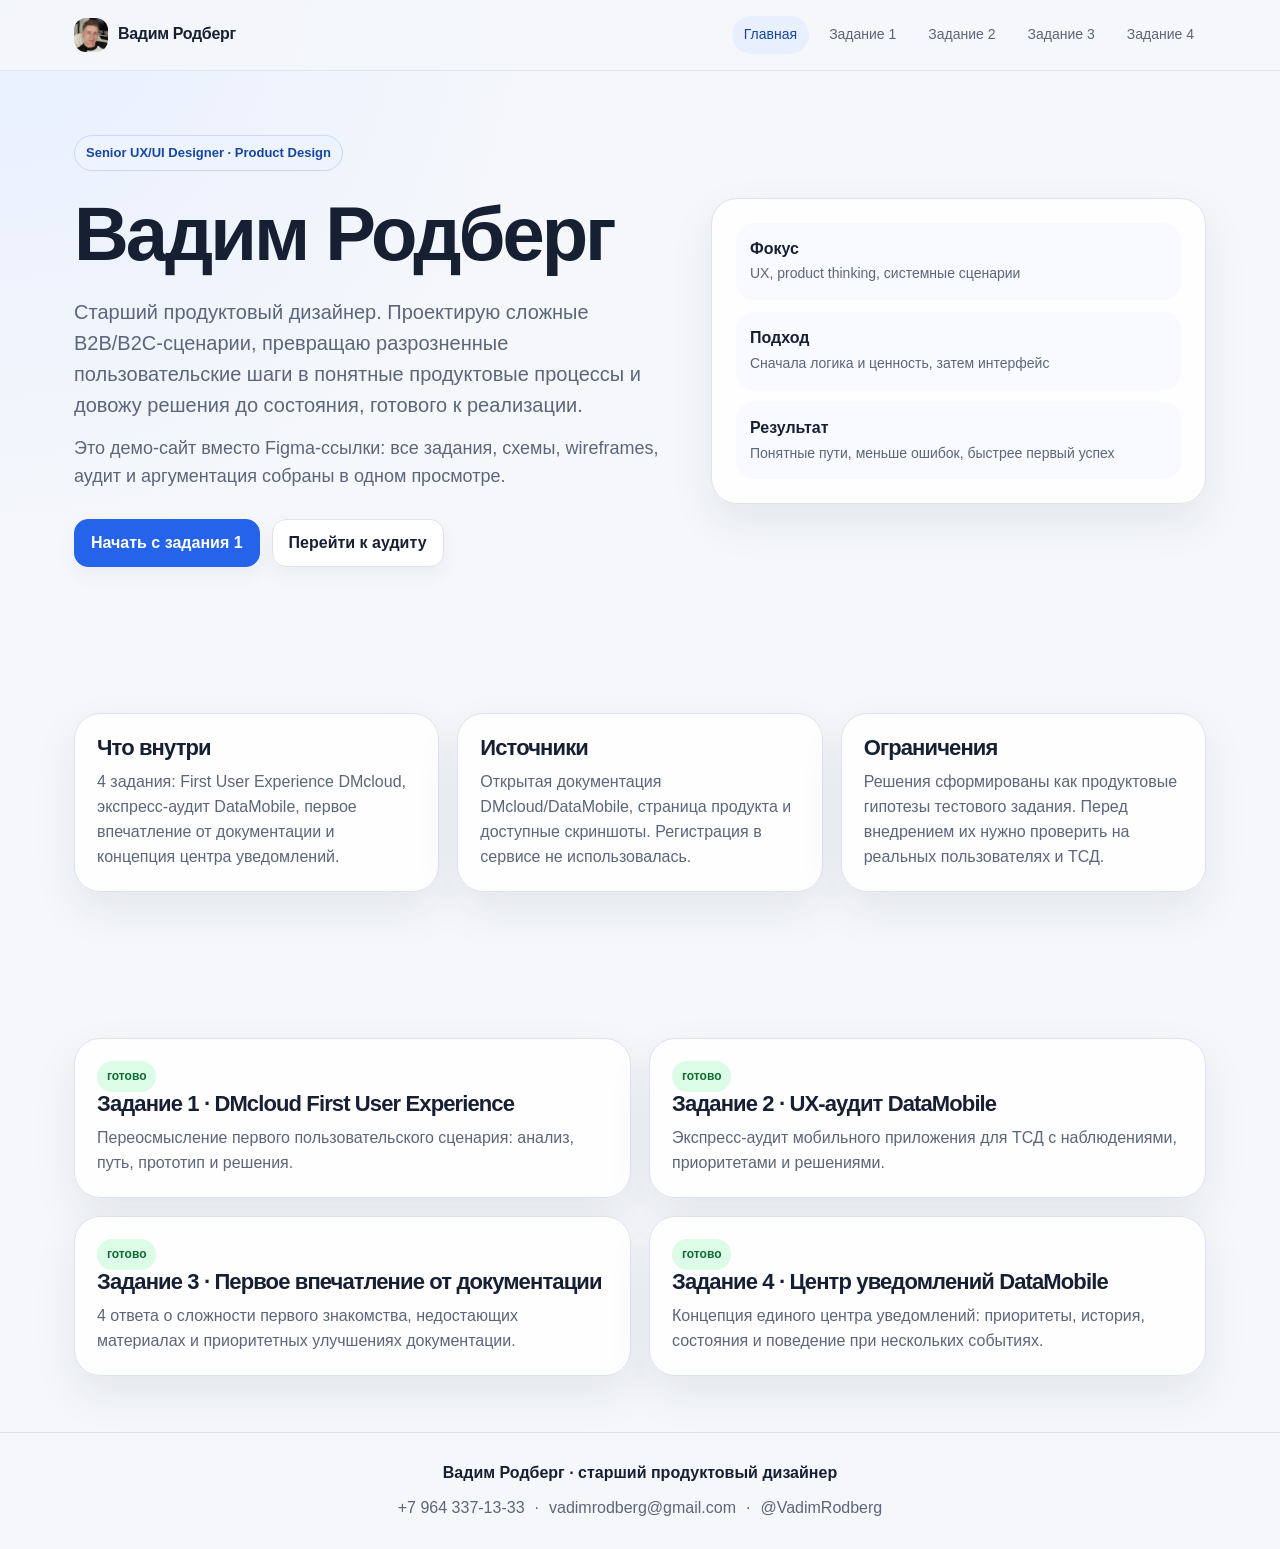
==== commit f5f3fcc0: "Готово: заменил мастер во всех HTML и product-docs.md. Основные замены:  Мастер первого запуска -> П" ====
--- a/index.html
+++ b/index.html
@@ -3,14 +3,14 @@
   <head>
     <meta charset="utf-8">
     <meta name="viewport" content="width=device-width, initial-scale=1">
-    <title>DMcloud First User Experience</title>
+    <title>Тестовое задание Scanport · Вадим Родберг</title>
     <link rel="icon" type="image/png" href="assets/favicon.png">
     <link rel="stylesheet" href="assets/styles.css">
   </head>
   <body>
     <header class="site-header">
       <nav class="nav" aria-label="Основная навигация">
-        <a class="brand" href="index.html"><span class="brand-mark">DM</span><span>Тестовое задание</span></a>
+        <a class="brand" href="index.html"><img class="brand-photo" src="assets/foto.png" alt="Вадим Родберг"><span>Вадим Родберг</span></a>
         <div class="nav-links">
           <a class="active" href="index.html">Главная</a>
           <a href="task-1.html">Задание 1</a>
@@ -25,11 +25,12 @@
       <section class="container hero home-hero">
         <div>
           <div class="hero-person">
-            <img class="hero-photo" src="assets/foto.png" alt="Вадим Родберг">
-            <p class="eyebrow">Lead UX/UI Designer · Product Design</p>
+            <p class="eyebrow">Senior UX/UI Designer · Product Design</p>
           </div>
           <h1>Вадим Родберг</h1>
           <p class="lead">Старший продуктовый дизайнер. Проектирую сложные B2B/B2C-сценарии, превращаю разрозненные пользовательские шаги в понятные продуктовые процессы и довожу решения до состояния, готового к реализации.</p>
+          <p class="section-lead">Это демо-сайт вместо Figma-ссылки: все задания, схемы, wireframes, аудит и аргументация собраны в одном просмотре.</p>
+          <div class="actions"><a class="button primary" href="task-1.html">Начать с задания 1</a><a class="button" href="datamobile-audit.html">Перейти к аудиту</a></div>
         </div>
 
         <aside class="card candidate-card">
@@ -39,6 +40,21 @@
             <div class="status-row"><div><strong>Результат</strong><span>Понятные пути, меньше ошибок, быстрее первый успех</span></div></div>
           </div>
         </aside>
+      </section>
+
+      <section class="container section grid three">
+        <article class="card info-card">
+          <h3>Что внутри</h3>
+          <p>4 задания: First User Experience DMcloud, экспресс-аудит DataMobile, первое впечатление от документации и концепция центра уведомлений.</p>
+        </article>
+        <article class="card info-card">
+          <h3>Источники</h3>
+          <p>Открытая документация DMcloud/DataMobile, страница продукта и доступные скриншоты. Регистрация в сервисе не использовалась.</p>
+        </article>
+        <article class="card info-card">
+          <h3>Ограничения</h3>
+          <p>Решения сформированы как продуктовые гипотезы тестового задания. Перед внедрением их нужно проверить на реальных пользователях и ТСД.</p>
+        </article>
       </section>
 
       <section id="all-tasks" class="container section grid two">
--- a/assets/styles.css
+++ b/assets/styles.css
@@ -79,6 +79,15 @@
   background: linear-gradient(135deg, var(--primary), #60a5fa);
 }
 
+.brand-photo {
+  width: 34px;
+  height: 34px;
+  border-radius: 12px;
+  object-fit: cover;
+  object-position: center;
+  display: block;
+}
+
 .nav-links {
   display: flex;
   align-items: center;
@@ -238,6 +247,8 @@
   border: 1px solid var(--line);
   background: var(--surface);
   color: var(--text);
+  cursor: pointer;
+  font: inherit;
   font-weight: 800;
   box-shadow: 0 8px 20px rgba(23, 32, 51, 0.05);
 }
@@ -343,6 +354,16 @@
 
 .info-card h3 + p {
   margin-top: 10px;
+}
+
+
+.source-list {
+  columns: 2;
+  column-gap: 28px;
+}
+
+.muted-duplicate {
+  display: none;
 }
 
 .section {
@@ -509,6 +530,68 @@
   line-height: 1.25;
 }
 
+.progress-track {
+  height: 10px;
+  margin-top: 24px;
+  overflow: hidden;
+  border-radius: 999px;
+  background: #dce3ef;
+}
+
+.progress-track span {
+  display: block;
+  height: 100%;
+  border-radius: inherit;
+  background: linear-gradient(90deg, var(--primary), #60a5fa);
+}
+
+.phone-frame {
+  min-height: 420px;
+  padding: 16px;
+  border: 10px solid #172033;
+  border-radius: 34px;
+  background: #f8faff;
+  box-shadow: var(--shadow);
+}
+
+.phone-top {
+  display: flex;
+  align-items: center;
+  justify-content: space-between;
+  gap: 10px;
+  padding-bottom: 14px;
+  border-bottom: 1px solid var(--line);
+}
+
+.badge {
+  min-width: 28px;
+  height: 28px;
+  display: inline-grid;
+  place-items: center;
+  border-radius: 999px;
+  color: #fff;
+  background: var(--danger);
+  font-size: 12px;
+  font-weight: 900;
+}
+
+.phone-content {
+  display: grid;
+  gap: 14px;
+  padding-top: 18px;
+}
+
+.scan-box {
+  min-height: 140px;
+  display: grid;
+  place-items: center;
+  border: 1px dashed #9bb3e8;
+  border-radius: 22px;
+  color: var(--primary-dark);
+  background: #edf4ff;
+  font-weight: 900;
+}
+
 .note {
   margin-top: 14px;
   padding: 14px;
@@ -574,6 +657,10 @@
   .screen-header {
     flex-direction: column;
   }
+
+  .source-list {
+    columns: 1;
+  }
 }
 
 @media (max-width: 520px) {
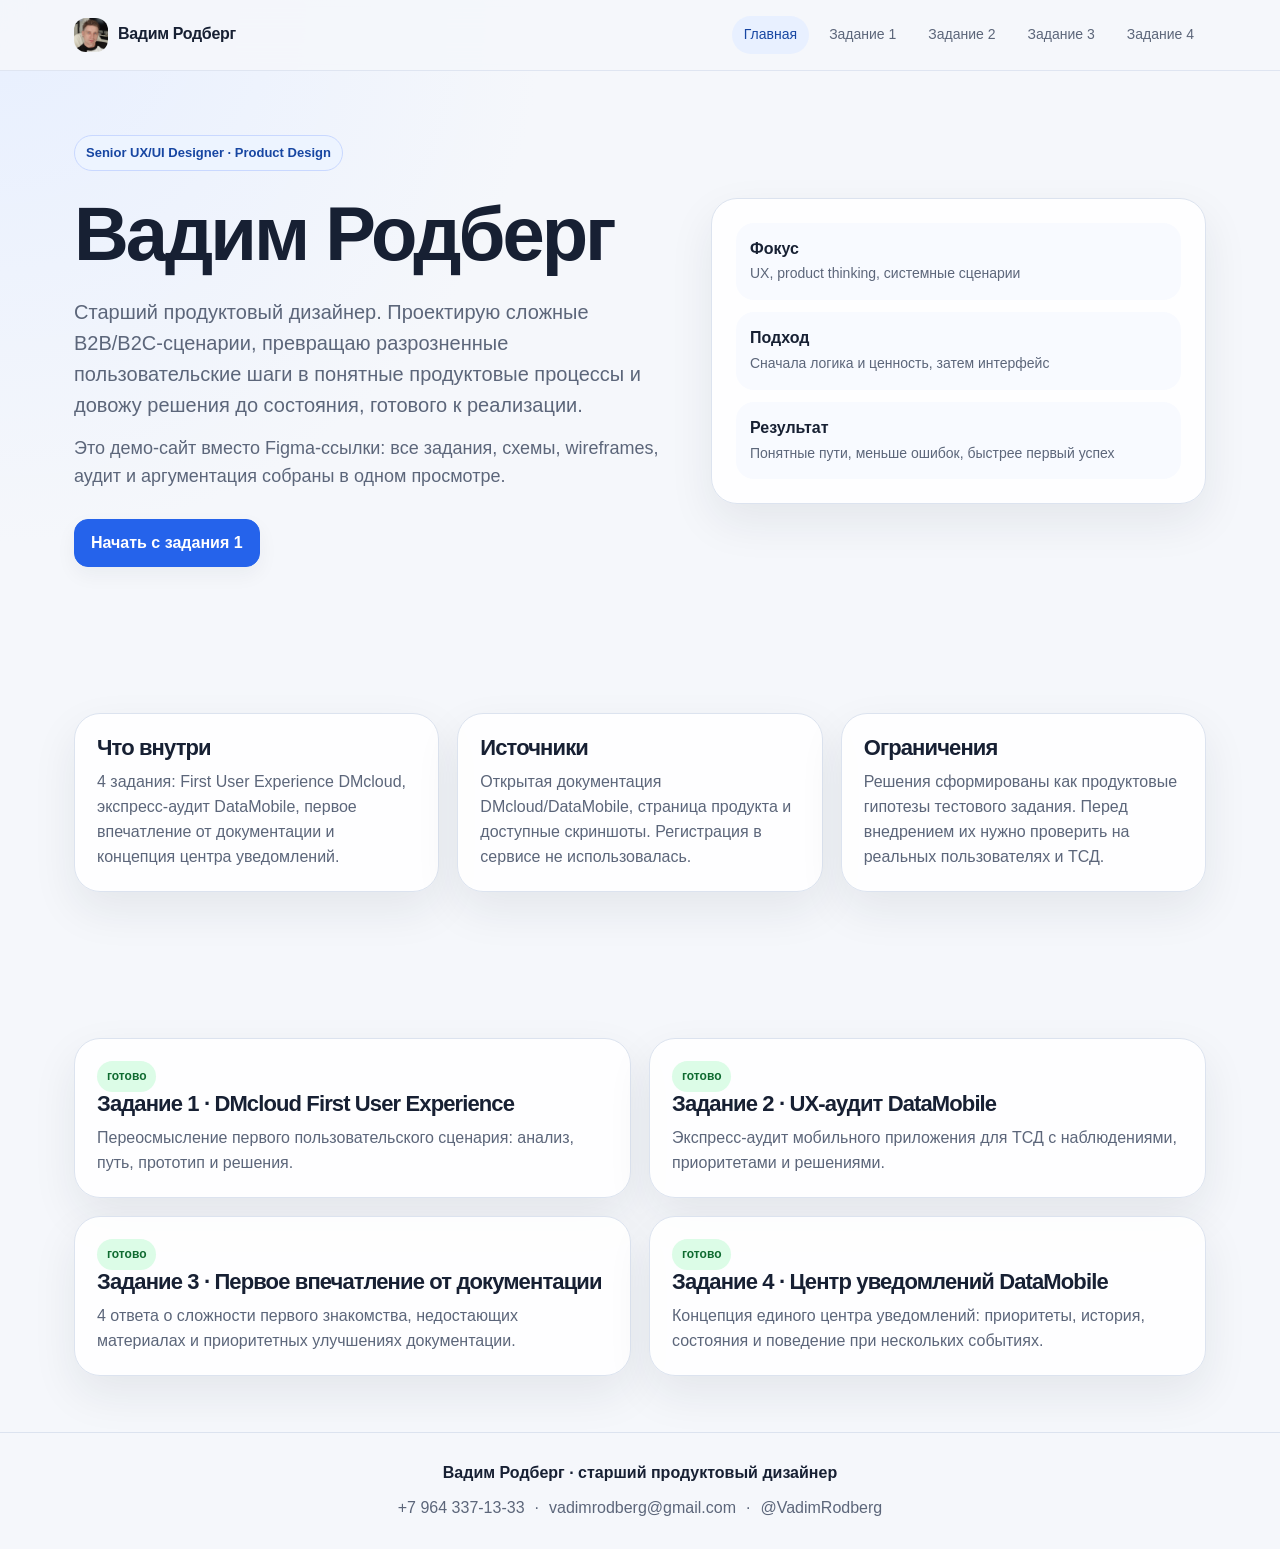
==== commit b0a4f9a9: "Удалю с главной только кнопку Перейти к аудиту, оставив основной CTA." ====
--- a/index.html
+++ b/index.html
@@ -30,7 +30,7 @@
           <h1>Вадим Родберг</h1>
           <p class="lead">Старший продуктовый дизайнер. Проектирую сложные B2B/B2C-сценарии, превращаю разрозненные пользовательские шаги в понятные продуктовые процессы и довожу решения до состояния, готового к реализации.</p>
           <p class="section-lead">Это демо-сайт вместо Figma-ссылки: все задания, схемы, wireframes, аудит и аргументация собраны в одном просмотре.</p>
-          <div class="actions"><a class="button primary" href="task-1.html">Начать с задания 1</a><a class="button" href="datamobile-audit.html">Перейти к аудиту</a></div>
+          <div class="actions"><a class="button primary" href="task-1.html">Начать с задания 1</a></div>
         </div>
 
         <aside class="card candidate-card">
--- a/assets/styles.css
+++ b/assets/styles.css
@@ -219,6 +219,16 @@
   flex-wrap: wrap;
 }
 
+.step-nav {
+  display: flex;
+  justify-content: space-between;
+  gap: 12px;
+  margin-top: 34px;
+  padding-top: 24px;
+  border-top: 1px solid var(--line);
+  flex-wrap: wrap;
+}
+
 .page-kicker {
   position: sticky;
   top: 72px;
@@ -356,6 +366,25 @@
   margin-top: 10px;
 }
 
+.card-cta {
+  display: inline-flex;
+  align-items: center;
+  gap: 8px;
+  margin-top: 18px;
+  padding: 10px 13px;
+  border-radius: 14px;
+  color: #fff;
+  background: var(--primary);
+  font-size: 14px;
+  font-weight: 800;
+}
+
+.card-cta span {
+  color: inherit;
+  font-size: 16px;
+  line-height: 1;
+}
+
 
 .source-list {
   columns: 2;
@@ -381,6 +410,28 @@
 
 .list li + li {
   margin-top: 8px;
+}
+
+.plain-points {
+  margin: 18px 0 0;
+  padding-left: 24px;
+}
+
+.plain-points li {
+  color: var(--muted);
+}
+
+.plain-points li + li {
+  margin-top: 16px;
+}
+
+.plain-points strong {
+  color: var(--text);
+}
+
+.plain-points .pill {
+  margin-left: 8px;
+  vertical-align: middle;
 }
 
 .flow {
@@ -545,53 +596,6 @@
   background: linear-gradient(90deg, var(--primary), #60a5fa);
 }
 
-.phone-frame {
-  min-height: 420px;
-  padding: 16px;
-  border: 10px solid #172033;
-  border-radius: 34px;
-  background: #f8faff;
-  box-shadow: var(--shadow);
-}
-
-.phone-top {
-  display: flex;
-  align-items: center;
-  justify-content: space-between;
-  gap: 10px;
-  padding-bottom: 14px;
-  border-bottom: 1px solid var(--line);
-}
-
-.badge {
-  min-width: 28px;
-  height: 28px;
-  display: inline-grid;
-  place-items: center;
-  border-radius: 999px;
-  color: #fff;
-  background: var(--danger);
-  font-size: 12px;
-  font-weight: 900;
-}
-
-.phone-content {
-  display: grid;
-  gap: 14px;
-  padding-top: 18px;
-}
-
-.scan-box {
-  min-height: 140px;
-  display: grid;
-  place-items: center;
-  border: 1px dashed #9bb3e8;
-  border-radius: 22px;
-  color: var(--primary-dark);
-  background: #edf4ff;
-  font-weight: 900;
-}
-
 .note {
   margin-top: 14px;
   padding: 14px;
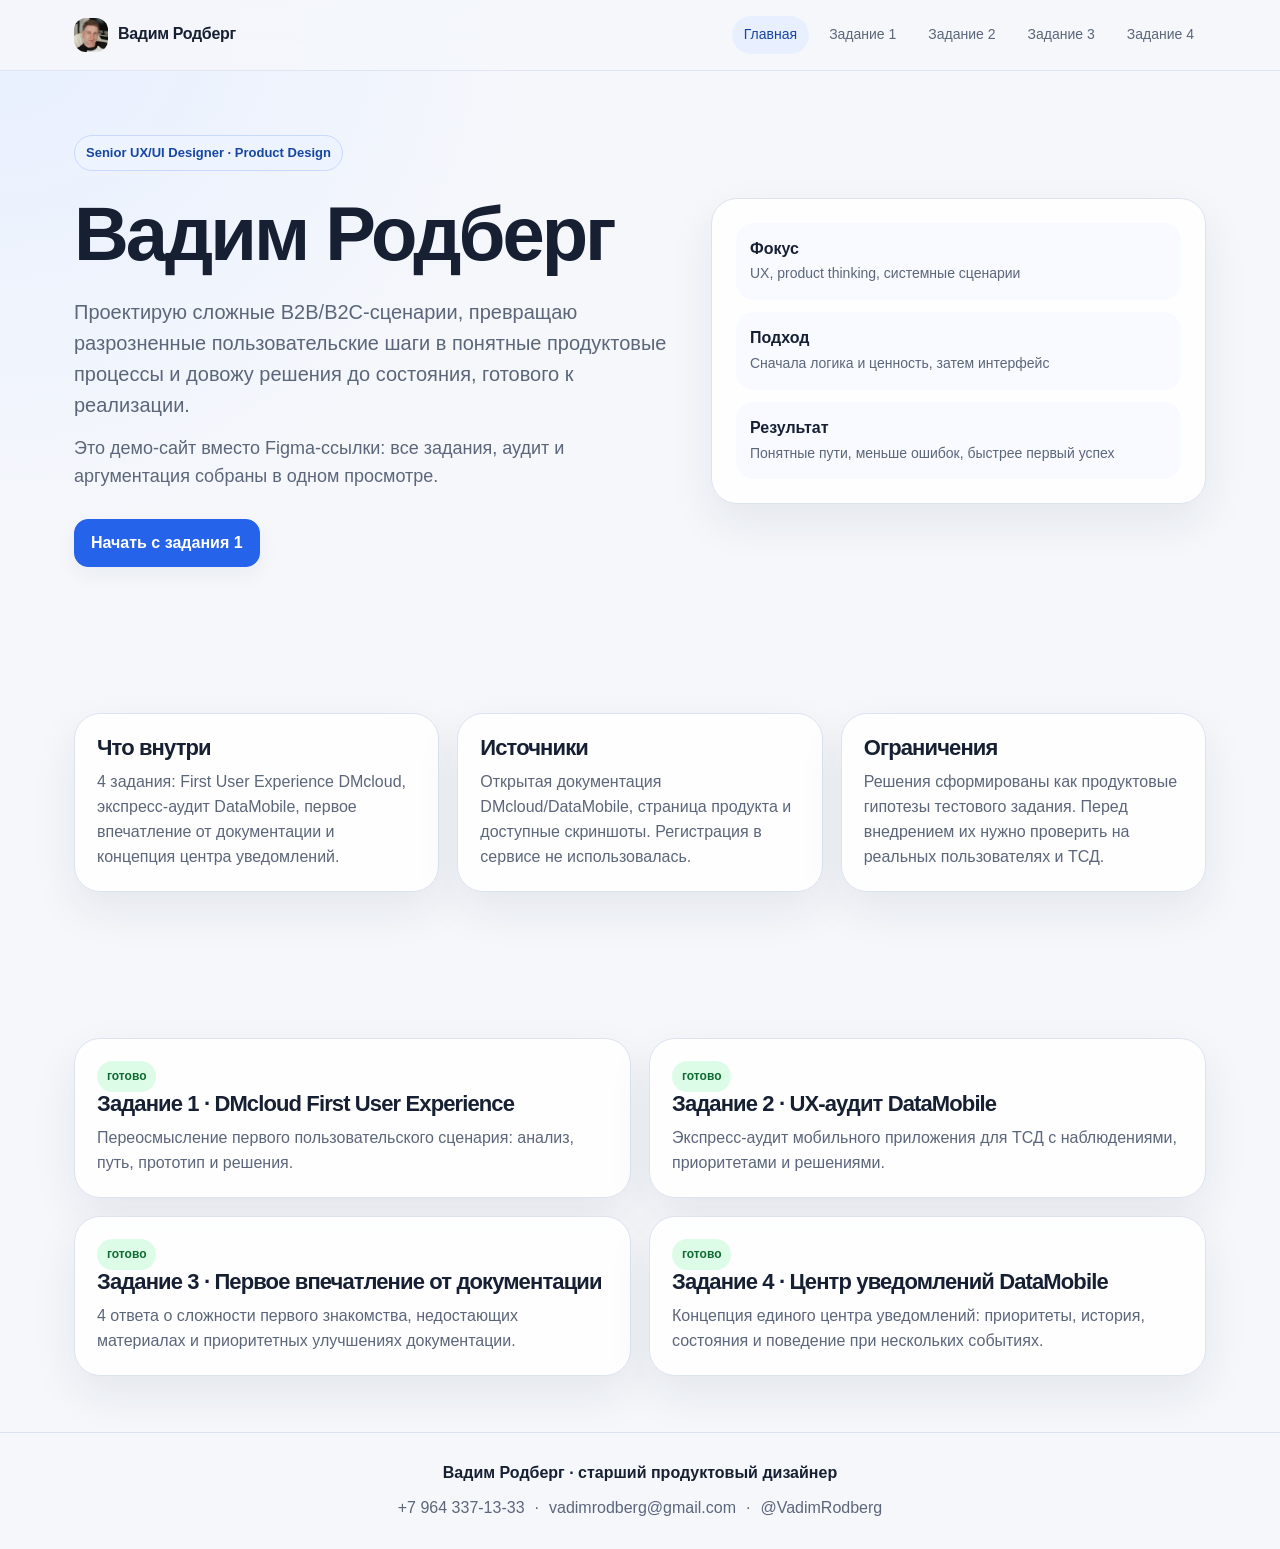
==== commit c3f9c044: "Мелкие правки" ====
--- a/index.html
+++ b/index.html
@@ -28,8 +28,8 @@
             <p class="eyebrow">Senior UX/UI Designer · Product Design</p>
           </div>
           <h1>Вадим Родберг</h1>
-          <p class="lead">Старший продуктовый дизайнер. Проектирую сложные B2B/B2C-сценарии, превращаю разрозненные пользовательские шаги в понятные продуктовые процессы и довожу решения до состояния, готового к реализации.</p>
-          <p class="section-lead">Это демо-сайт вместо Figma-ссылки: все задания, схемы, wireframes, аудит и аргументация собраны в одном просмотре.</p>
+          <p class="lead">Проектирую сложные B2B/B2C-сценарии, превращаю разрозненные пользовательские шаги в понятные продуктовые процессы и довожу решения до состояния, готового к реализации.</p>
+          <p class="section-lead">Это демо-сайт вместо Figma-ссылки: все задания, аудит и аргументация собраны в одном просмотре.</p>
           <div class="actions"><a class="button primary" href="task-1.html">Начать с задания 1</a></div>
         </div>
 
